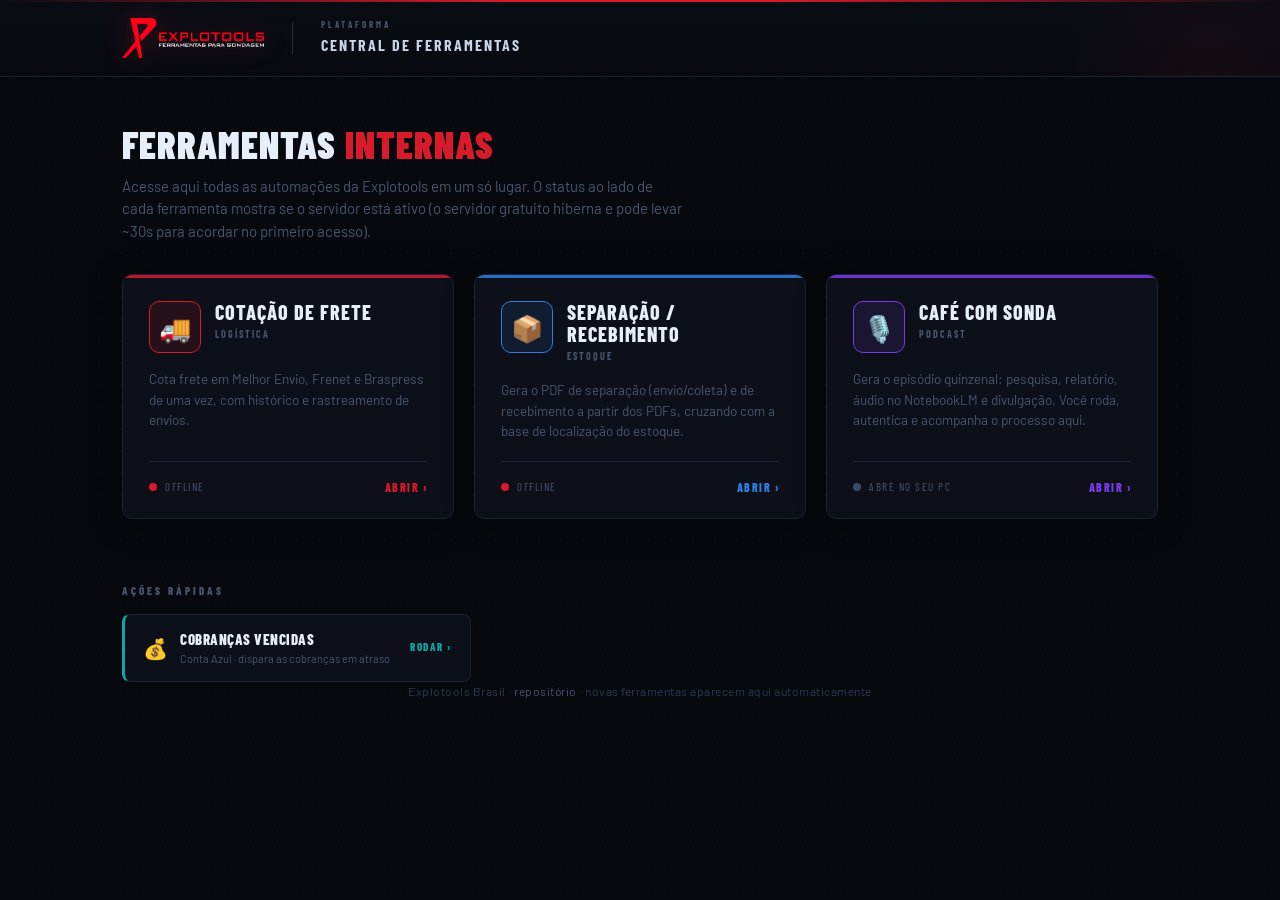
==== index.html @ 9916e329 "feat: acao rapida 'Cobrancas vencidas' no hub (botao, nao projeto) Adiciona secao "Acoes rapidas" co" ====
<!DOCTYPE html>
<html lang="pt-BR">
<head>
<meta charset="utf-8">
<meta name="viewport" content="width=device-width,initial-scale=1">
<title>Explotools — Ferramentas</title>
<link rel="preconnect" href="https://fonts.googleapis.com">
<link rel="preconnect" href="https://fonts.gstatic.com" crossorigin>
<link href="https://fonts.googleapis.com/css2?family=Barlow+Condensed:wght@400;600;700;800;900&family=Barlow:wght@400;500;600;700&display=swap" rel="stylesheet">
<style>
:root{
  --red:#d81b2a;--red-dark:#a81421;--red-dim:rgba(216,27,42,.1);
  --bg:#07090e;--surface:#0d1018;--surface2:#111520;--surface3:#161c28;
  --border:#1c2235;--border2:#242d42;
  --text:#c8d4e8;--text-bright:#e8eef8;--text-muted:#4a566e;--text-dim:#2e3a50;
  --green:#22c55e;--amber:#f5a623;
}
*,*::before,*::after{box-sizing:border-box;margin:0;padding:0}
html{scroll-behavior:smooth}
body{
  font-family:'Barlow','Segoe UI',system-ui,sans-serif;
  background:var(--bg);
  background-image:radial-gradient(rgba(100,130,200,.04) 1px,transparent 1px);
  background-size:22px 22px;
  color:var(--text);min-height:100vh;line-height:1.5;
}

/* ── HEADER ── */
.site-header{background:linear-gradient(180deg,#0a0c14 0%,#080a10 100%);border-bottom:1px solid var(--border);position:relative;overflow:hidden}
.site-header::before{content:'';position:absolute;top:0;left:0;right:0;height:2px;background:linear-gradient(90deg,transparent 0%,var(--red) 40%,var(--red) 60%,transparent 100%)}
.site-header::after{content:'';position:absolute;right:-80px;top:-80px;width:300px;height:300px;background:radial-gradient(circle,rgba(216,27,42,.06) 0%,transparent 70%);pointer-events:none}
.header-inner{max-width:1100px;margin:0 auto;padding:0 32px;height:76px;display:flex;align-items:center}
.header-brand{display:flex;align-items:center;gap:16px;flex-shrink:0}
.header-mark{display:flex;align-items:center;filter:drop-shadow(0 0 12px rgba(216,27,42,.4))}
.header-logo{height:40px;width:auto;display:block;filter:drop-shadow(0 0 12px rgba(216,27,42,.35))}
.header-name{font-family:'Barlow Condensed',sans-serif;font-weight:900;font-size:28px;letter-spacing:4px;color:var(--red);text-transform:uppercase;line-height:1;text-shadow:0 0 20px rgba(216,27,42,.4)}
.header-sub{font-family:'Barlow Condensed',sans-serif;font-weight:600;font-size:9px;letter-spacing:3.5px;color:var(--text-dim);text-transform:uppercase;margin-top:5px}
.header-sep{width:1px;height:32px;background:var(--border2);margin:0 28px;flex-shrink:0}
.header-module-label{font-family:'Barlow Condensed',sans-serif;font-size:9px;letter-spacing:3px;color:var(--text-muted);text-transform:uppercase;font-weight:700;line-height:1;margin-bottom:4px}
.header-module-name{font-family:'Barlow Condensed',sans-serif;font-size:16px;font-weight:700;letter-spacing:2px;color:var(--text);text-transform:uppercase}

/* ── HERO ── */
.hero{max-width:1100px;margin:48px auto 8px;padding:0 32px}
.hero h1{font-family:'Barlow Condensed',sans-serif;font-size:38px;font-weight:900;letter-spacing:1px;color:var(--text-bright);text-transform:uppercase;line-height:1.05}
.hero h1 span{color:var(--red)}
.hero p{font-size:15px;color:var(--text-muted);margin-top:10px;max-width:560px}

/* ── GRID ── */
.container{max-width:1100px;margin:32px auto 64px;padding:0 32px}
.grid{display:grid;grid-template-columns:repeat(auto-fill,minmax(300px,1fr));gap:20px}
.tool-card{
  position:relative;display:flex;flex-direction:column;
  background:var(--surface);border:1px solid var(--border);border-radius:10px;
  padding:26px 26px 22px;text-decoration:none;color:inherit;overflow:hidden;
  box-shadow:0 4px 30px rgba(0,0,0,.4);
  transition:transform .15s,border-color .2s,box-shadow .2s;
  animation:fadeUp .4s ease both;
}
.tool-card:nth-child(2){animation-delay:.06s}
.tool-card:nth-child(3){animation-delay:.12s}
.tool-card:nth-child(4){animation-delay:.18s}
@keyframes fadeUp{from{opacity:0;transform:translateY(14px)}to{opacity:1;transform:translateY(0)}}
.tool-card::before{content:'';position:absolute;top:0;left:0;width:100%;height:3px;background:var(--accent,var(--red));opacity:.85}
.tool-card:hover{transform:translateY(-4px);border-color:var(--accent,var(--red));box-shadow:0 10px 40px rgba(0,0,0,.55)}
.tool-top{display:flex;align-items:flex-start;gap:14px;margin-bottom:16px}
.tool-icon{
  width:52px;height:52px;flex-shrink:0;border-radius:10px;
  display:flex;align-items:center;justify-content:center;font-size:26px;
  background:var(--accent-dim,rgba(216,27,42,.12));border:1px solid var(--accent,var(--red));
}
.tool-name{font-family:'Barlow Condensed',sans-serif;font-size:20px;font-weight:800;letter-spacing:1px;color:var(--text-bright);text-transform:uppercase;line-height:1.1}
.tool-tag{font-family:'Barlow Condensed',sans-serif;font-size:10px;font-weight:700;letter-spacing:2px;color:var(--text-muted);text-transform:uppercase;margin-top:4px}
.tool-desc{font-size:13.5px;color:var(--text-muted);flex:1;min-height:40px}
.tool-foot{display:flex;align-items:center;justify-content:space-between;margin-top:20px;padding-top:16px;border-top:1px solid var(--border)}
.status{display:flex;align-items:center;gap:8px;font-family:'Barlow Condensed',sans-serif;font-size:11px;letter-spacing:1.5px;text-transform:uppercase;color:var(--text-muted)}
.dot{width:8px;height:8px;border-radius:50%;background:#2a3040;flex-shrink:0;transition:background .3s,box-shadow .3s}
.dot.on{background:var(--green);box-shadow:0 0 8px var(--green)}
.dot.wait{background:var(--amber);box-shadow:0 0 8px var(--amber);animation:pulse 1.2s ease-out infinite}
.dot.off{background:var(--red)}
.dot.static{background:#3a4a6a}
@keyframes pulse{0%,100%{transform:scale(1);opacity:1}50%{transform:scale(1.5);opacity:.5}}
.open-arrow{font-family:'Barlow Condensed',sans-serif;font-size:12px;font-weight:800;letter-spacing:1.5px;color:var(--accent,var(--red));text-transform:uppercase}
.tool-card:hover .open-arrow{text-shadow:0 0 12px var(--accent,var(--red))}

/* ── FOOTER ── */
.acoes-sec{max-width:1100px;margin:8px auto 0;padding:0 32px}
.acoes-titulo{font-family:'Barlow Condensed',sans-serif;font-size:11px;font-weight:800;letter-spacing:3px;text-transform:uppercase;color:var(--text-muted);margin:24px 0 14px}
.acoes{display:flex;flex-wrap:wrap;gap:12px}
.acao{display:flex;align-items:center;gap:12px;text-decoration:none;color:inherit;background:var(--surface);border:1px solid var(--border);border-left:3px solid var(--accent,var(--red));border-radius:8px;padding:13px 18px;transition:transform .12s,border-color .2s,box-shadow .2s}
.acao:hover{transform:translateY(-2px);border-color:var(--accent,var(--red));box-shadow:0 6px 24px rgba(0,0,0,.4)}
.acao-ic{font-size:20px;line-height:1}
.acao-tx{display:flex;flex-direction:column}
.acao-nome{font-family:'Barlow Condensed',sans-serif;font-size:15px;font-weight:800;letter-spacing:.5px;text-transform:uppercase;color:var(--text-bright)}
.acao-sub{font-size:11px;color:var(--text-muted);margin-top:1px}
.acao-run{margin-left:8px;font-family:'Barlow Condensed',sans-serif;font-size:11px;font-weight:800;letter-spacing:1.5px;text-transform:uppercase;color:var(--accent,var(--red))}
.foot{max-width:1100px;margin:0 auto 48px;padding:0 32px;text-align:center;color:var(--text-dim);font-size:12px;letter-spacing:.5px}
.foot a{color:var(--text-muted);text-decoration:none}
.foot a:hover{color:var(--red)}

@media(max-width:600px){
  .header-inner{height:auto;padding:16px 20px;flex-wrap:wrap;gap:10px}
  .header-sep{display:none}
  .hero{margin-top:32px}.hero h1{font-size:30px}
  .container{padding:0 16px}
}
</style>
</head>
<body>

<header class="site-header">
  <div class="header-inner">
    <div class="header-brand">
      <img src="assets/explotools-logo.png" alt="Explotools" class="header-logo">
    </div>
    <div class="header-sep"></div>
    <div>
      <div class="header-module-label">Plataforma</div>
      <div class="header-module-name">Central de Ferramentas</div>
    </div>
  </div>
</header>

<div class="hero">
  <h1>Ferramentas <span>internas</span></h1>
  <p>Acesse aqui todas as automações da Explotools em um só lugar. O status ao lado de cada ferramenta mostra se o servidor está ativo (o servidor gratuito hiberna e pode levar ~30s para acordar no primeiro acesso).</p>
</div>

<div class="container">
  <div class="grid" id="grid"></div>
</div>

<div class="acoes-sec">
  <div class="acoes-titulo">Ações rápidas</div>
  <div class="acoes" id="acoes"></div>
</div>

<div class="foot">
  Explotools Brasil · <a href="https://github.com/Ramon-Explotools/explotools-ferramentas" target="_blank" rel="noopener">repositório</a> · novas ferramentas aparecem aqui automaticamente
</div>

<script>
// ── Catálogo de ferramentas — adicione novos microsites aqui ───────────────
const FERRAMENTAS = [
  {
    id: 'fretes',
    nome: 'Cotação de Frete',
    tag: 'Logística',
    icon: '🚚',
    desc: 'Cota frete em Melhor Envio, Frenet e Braspress de uma vez, com histórico e rastreamento de envios.',
    url: 'ferramentas/fretes/cotacao.html',
    health: 'https://explotools-frete-api.onrender.com/health',
    cor: '#d81b2a', corDim: 'rgba(216,27,42,.12)'
  },
  {
    id: 'estoque',
    nome: 'Separação / Recebimento',
    tag: 'Estoque',
    icon: '📦',
    desc: 'Gera o PDF de separação (envio/coleta) e de recebimento a partir dos PDFs, cruzando com a base de localização do estoque.',
    url: 'ferramentas/estoque/index.html',
    health: 'https://explotools-coleta-api.onrender.com/api/health',
    cor: '#2f7fe0', corDim: 'rgba(47,127,224,.12)'
  },
  {
    id: 'podcast',
    nome: 'Café com Sonda',
    tag: 'Podcast',
    icon: '🎙️',
    desc: 'Gera o episódio quinzenal: pesquisa, relatório, áudio no NotebookLM e divulgação. Você roda, autentica e acompanha o processo aqui.',
    url: 'http://127.0.0.1:8765/',
    alvo: '_blank',
    health: null,
    statusLabel: 'Abre no seu PC',
    cor: '#7c3aed', corDim: 'rgba(124,58,237,.12)'
  }
];

// ── Ações rápidas (botões de execução, não são projetos) ───────────────────
const ACOES = [
  {
    nome: 'Cobranças vencidas',
    sub: 'Conta Azul · dispara as cobranças em atraso',
    icon: '💰',
    url: 'http://127.0.0.1:8765/cobrancas',
    cor: '#0ea5a5'
  }
];

// ── Render dos cards ────────────────────────────────────────────────────────
const grid = document.getElementById('grid');
FERRAMENTAS.forEach(function(f) {
  const a = document.createElement('a');
  a.className = 'tool-card';
  a.href = f.url;
  if (f.alvo) { a.target = f.alvo; a.rel = 'noopener'; }
  a.style.setProperty('--accent', f.cor);
  a.style.setProperty('--accent-dim', f.corDim);
  a.innerHTML =
    '<div class="tool-top">' +
      '<div class="tool-icon">' + f.icon + '</div>' +
      '<div><div class="tool-name">' + f.nome + '</div><div class="tool-tag">' + f.tag + '</div></div>' +
    '</div>' +
    '<div class="tool-desc">' + f.desc + '</div>' +
    '<div class="tool-foot">' +
      '<div class="status"><span class="dot ' + (f.health ? 'wait' : 'static') + '" id="dot-' + f.id + '"></span>' +
        '<span id="st-' + f.id + '">' + (f.health ? 'Verificando...' : (f.statusLabel || 'Site estático')) + '</span></div>' +
      '<span class="open-arrow">Abrir &rsaquo;</span>' +
    '</div>';
  grid.appendChild(a);
});

// ── Render das ações rápidas ────────────────────────────────────────────────
const acoes = document.getElementById('acoes');
ACOES.forEach(function(ac) {
  const a = document.createElement('a');
  a.className = 'acao';
  a.href = ac.url;
  a.target = '_blank';
  a.rel = 'noopener';
  a.style.setProperty('--accent', ac.cor);
  a.innerHTML =
    '<span class="acao-ic">' + ac.icon + '</span>' +
    '<span class="acao-tx"><span class="acao-nome">' + ac.nome + '</span>' +
    '<span class="acao-sub">' + ac.sub + '</span></span>' +
    '<span class="acao-run">Rodar &rsaquo;</span>';
  acoes.appendChild(a);
});

// ── Verificação de status (acorda o Render) ─────────────────────────────────
function checarStatus(f) {
  if (!f.health) return;
  const dot = document.getElementById('dot-' + f.id);
  const st  = document.getElementById('st-' + f.id);
  const ctrl = new AbortController();
  const tid = setTimeout(function(){ ctrl.abort(); }, 55000);
  fetch(f.health, { signal: ctrl.signal })
    .then(function(r){
      clearTimeout(tid);
      if (r.ok) { dot.className = 'dot on'; st.textContent = 'Online'; }
      else { dot.className = 'dot off'; st.textContent = 'Instável'; }
    })
    .catch(function(){
      clearTimeout(tid);
      dot.className = 'dot off'; st.textContent = 'Offline';
    });
}
FERRAMENTAS.forEach(checarStatus);
</script>

</body>
</html>
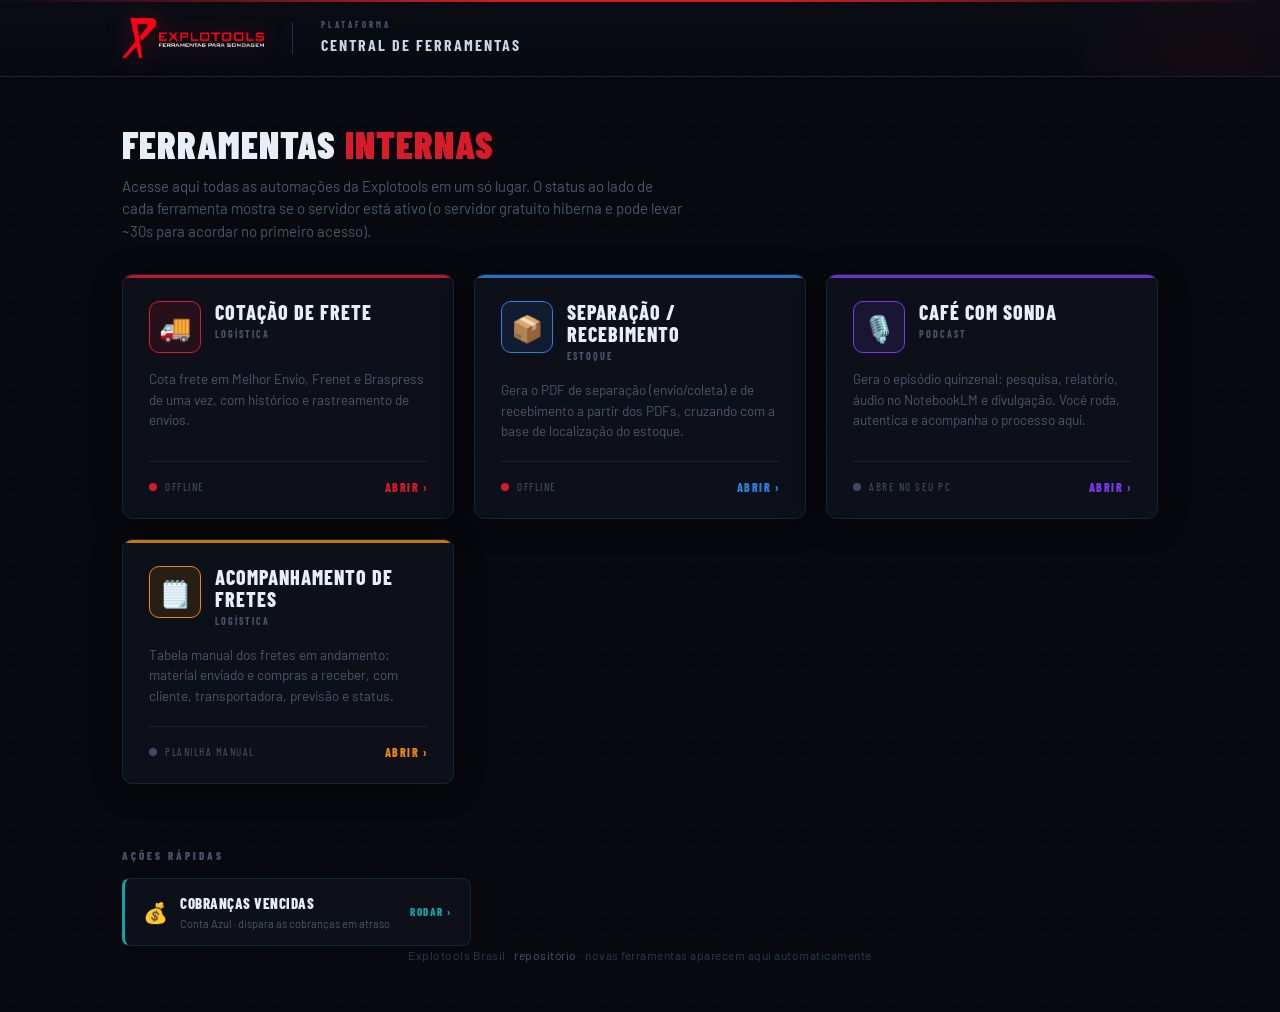
==== commit 4a2ca10f: "feat: pagina 'Acompanhamento de Fretes' (planilha manual) + card no hub Tabela manual com dois bloco" ====
--- a/index.html
+++ b/index.html
@@ -172,6 +172,17 @@
     health: null,
     statusLabel: 'Abre no seu PC',
     cor: '#7c3aed', corDim: 'rgba(124,58,237,.12)'
+  },
+  {
+    id: 'acomp-fretes',
+    nome: 'Acompanhamento de Fretes',
+    tag: 'Logística',
+    icon: '🗒️',
+    desc: 'Tabela manual dos fretes em andamento: material enviado e compras a receber, com cliente, transportadora, previsão e status.',
+    url: 'ferramentas/acompanhamento-fretes/index.html',
+    health: null,
+    statusLabel: 'Planilha manual',
+    cor: '#e8870c', corDim: 'rgba(232,135,12,.12)'
   }
 ];
 
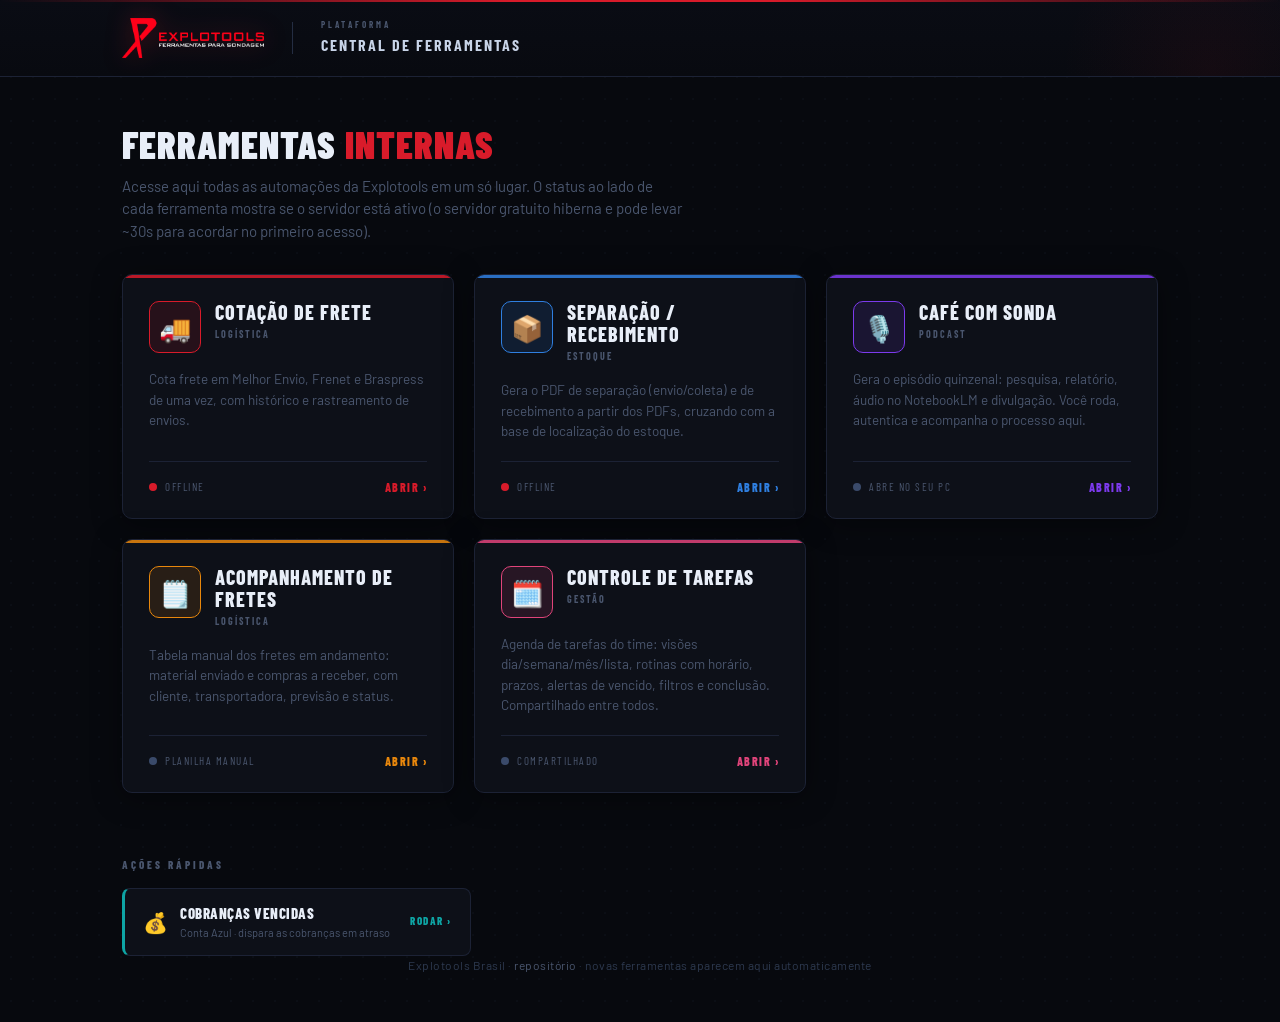
==== commit 635125ea: "feat: nova ferramenta Controle de Tarefas (agenda do time) Pagina ferramentas/tarefas com visoes dia" ====
--- a/index.html
+++ b/index.html
@@ -183,6 +183,17 @@
     health: null,
     statusLabel: 'Planilha manual',
     cor: '#e8870c', corDim: 'rgba(232,135,12,.12)'
+  },
+  {
+    id: 'tarefas',
+    nome: 'Controle de Tarefas',
+    tag: 'Gestão',
+    icon: '🗓️',
+    desc: 'Agenda de tarefas do time: visões dia/semana/mês/lista, rotinas com horário, prazos, alertas de vencido, filtros e conclusão. Compartilhado entre todos.',
+    url: 'ferramentas/tarefas/index.html',
+    health: null,
+    statusLabel: 'Compartilhado',
+    cor: '#e0447a', corDim: 'rgba(224,68,122,.12)'
   }
 ];
 
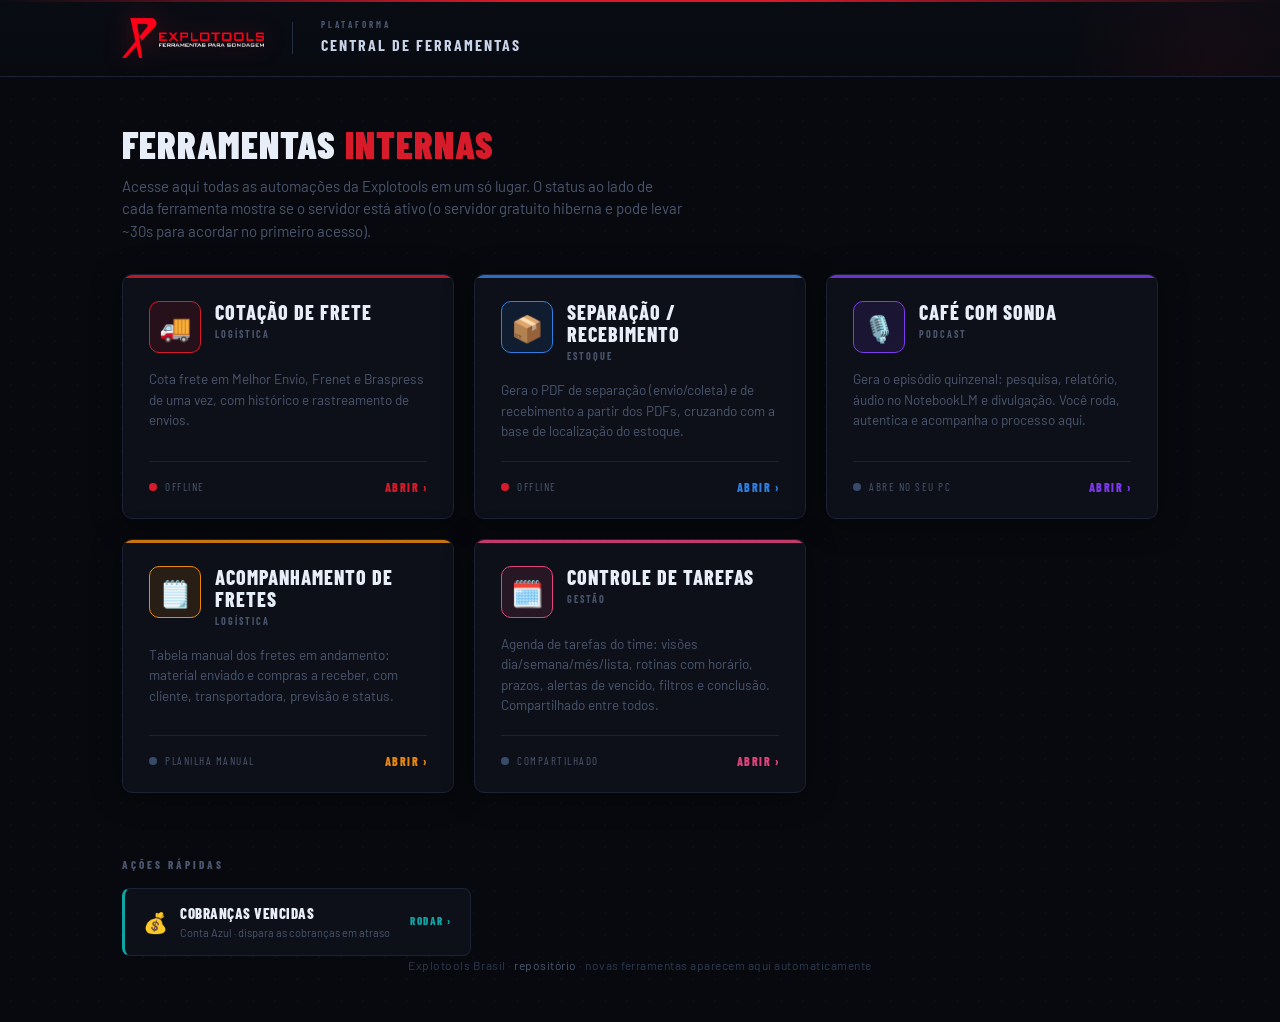
==== commit 4ea4d20f: "refactor: hub vira agregador puro — remove todo codigo copiado Cada ferramenta agora e publicada por" ====
--- a/index.html
+++ b/index.html
@@ -147,7 +147,7 @@
     tag: 'Logística',
     icon: '🚚',
     desc: 'Cota frete em Melhor Envio, Frenet e Braspress de uma vez, com histórico e rastreamento de envios.',
-    url: 'ferramentas/fretes/cotacao.html',
+    url: 'https://ramon-explotools.github.io/explotools-frete-frontend/cotacao.html',
     health: 'https://explotools-frete-api.onrender.com/health',
     cor: '#d81b2a', corDim: 'rgba(216,27,42,.12)'
   },
@@ -157,7 +157,7 @@
     tag: 'Estoque',
     icon: '📦',
     desc: 'Gera o PDF de separação (envio/coleta) e de recebimento a partir dos PDFs, cruzando com a base de localização do estoque.',
-    url: 'ferramentas/estoque/index.html',
+    url: 'https://ramon-explotools.github.io/explotools-coleta-frontend/index.html',
     health: 'https://explotools-coleta-api.onrender.com/api/health',
     cor: '#2f7fe0', corDim: 'rgba(47,127,224,.12)'
   },
@@ -168,7 +168,6 @@
     icon: '🎙️',
     desc: 'Gera o episódio quinzenal: pesquisa, relatório, áudio no NotebookLM e divulgação. Você roda, autentica e acompanha o processo aqui.',
     url: 'http://127.0.0.1:8765/',
-    alvo: '_blank',
     health: null,
     statusLabel: 'Abre no seu PC',
     cor: '#7c3aed', corDim: 'rgba(124,58,237,.12)'
@@ -179,7 +178,7 @@
     tag: 'Logística',
     icon: '🗒️',
     desc: 'Tabela manual dos fretes em andamento: material enviado e compras a receber, com cliente, transportadora, previsão e status.',
-    url: 'ferramentas/acompanhamento-fretes/index.html',
+    url: 'https://ramon-explotools.github.io/explotools-acompanhamento-fretes/index.html',
     health: null,
     statusLabel: 'Planilha manual',
     cor: '#e8870c', corDim: 'rgba(232,135,12,.12)'
@@ -190,7 +189,7 @@
     tag: 'Gestão',
     icon: '🗓️',
     desc: 'Agenda de tarefas do time: visões dia/semana/mês/lista, rotinas com horário, prazos, alertas de vencido, filtros e conclusão. Compartilhado entre todos.',
-    url: 'ferramentas/tarefas/index.html',
+    url: 'https://ramon-explotools.github.io/explotools-tarefas/index.html',
     health: null,
     statusLabel: 'Compartilhado',
     cor: '#e0447a', corDim: 'rgba(224,68,122,.12)'
@@ -214,7 +213,10 @@
   const a = document.createElement('a');
   a.className = 'tool-card';
   a.href = f.url;
-  if (f.alvo) { a.target = f.alvo; a.rel = 'noopener'; }
+  // Todo card aponta para uma URL publicada por conta própria (nunca embutida
+  // no hub) — sempre abre em nova aba.
+  a.target = '_blank';
+  a.rel = 'noopener';
   a.style.setProperty('--accent', f.cor);
   a.style.setProperty('--accent-dim', f.corDim);
   a.innerHTML =
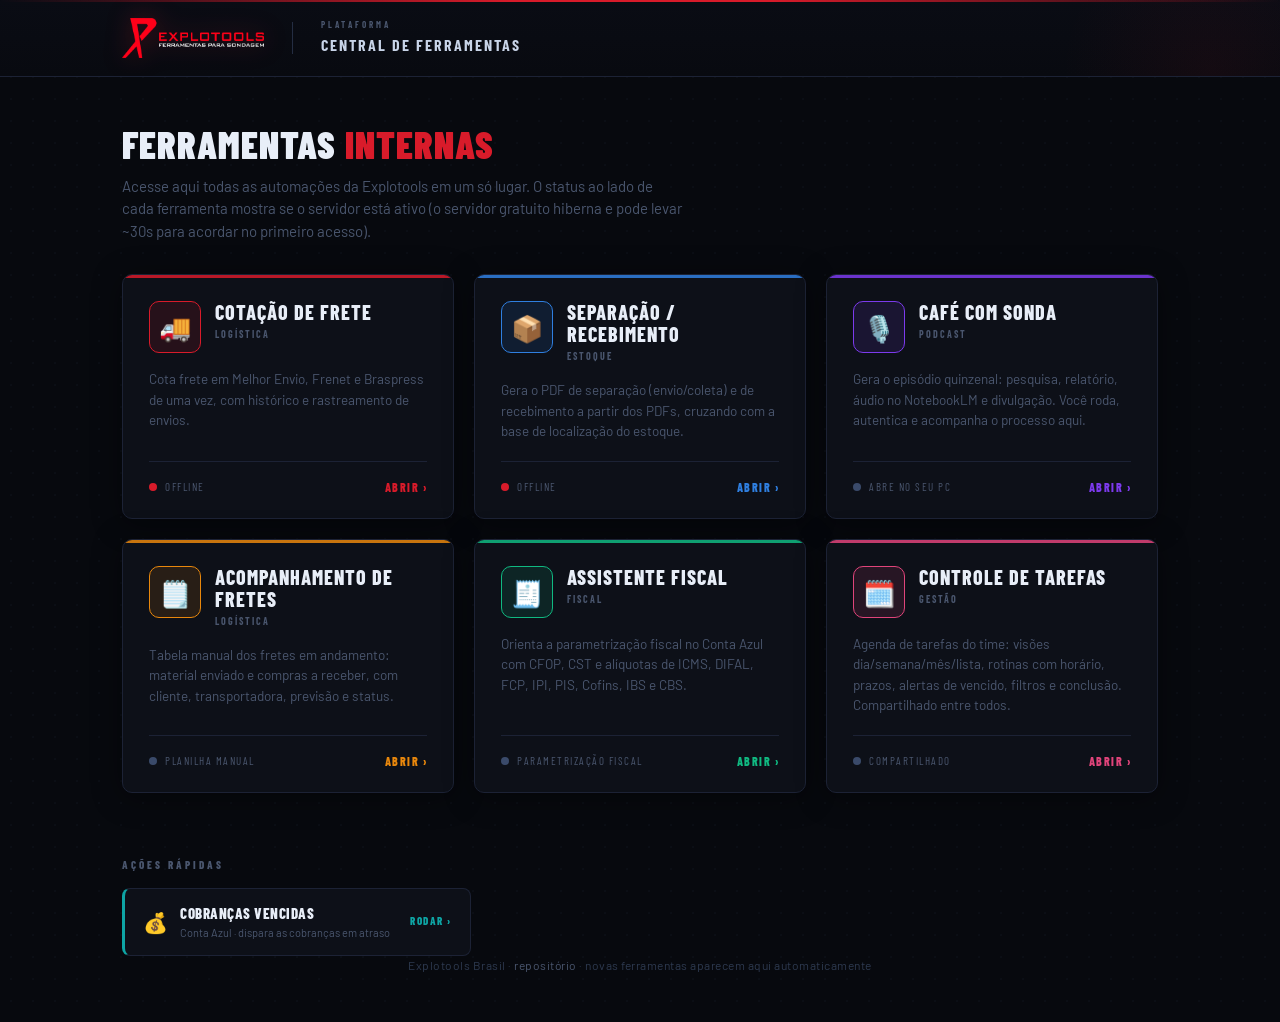
==== commit e675033d: "feat: adiciona Assistente Fiscal ao hub" ====
--- a/index.html
+++ b/index.html
@@ -182,6 +182,17 @@
     health: null,
     statusLabel: 'Planilha manual',
     cor: '#e8870c', corDim: 'rgba(232,135,12,.12)'
+  },
+  {
+    id: 'assistente-fiscal',
+    nome: 'Assistente Fiscal',
+    tag: 'Fiscal',
+    icon: '🧾',
+    desc: 'Orienta a parametrização fiscal no Conta Azul com CFOP, CST e alíquotas de ICMS, DIFAL, FCP, IPI, PIS, Cofins, IBS e CBS.',
+    url: 'https://explotools-assistente-fiscal.explotools.chatgpt.site',
+    health: null,
+    statusLabel: 'Parametrização fiscal',
+    cor: '#10b981', corDim: 'rgba(16,185,129,.12)'
   },
   {
     id: 'tarefas',
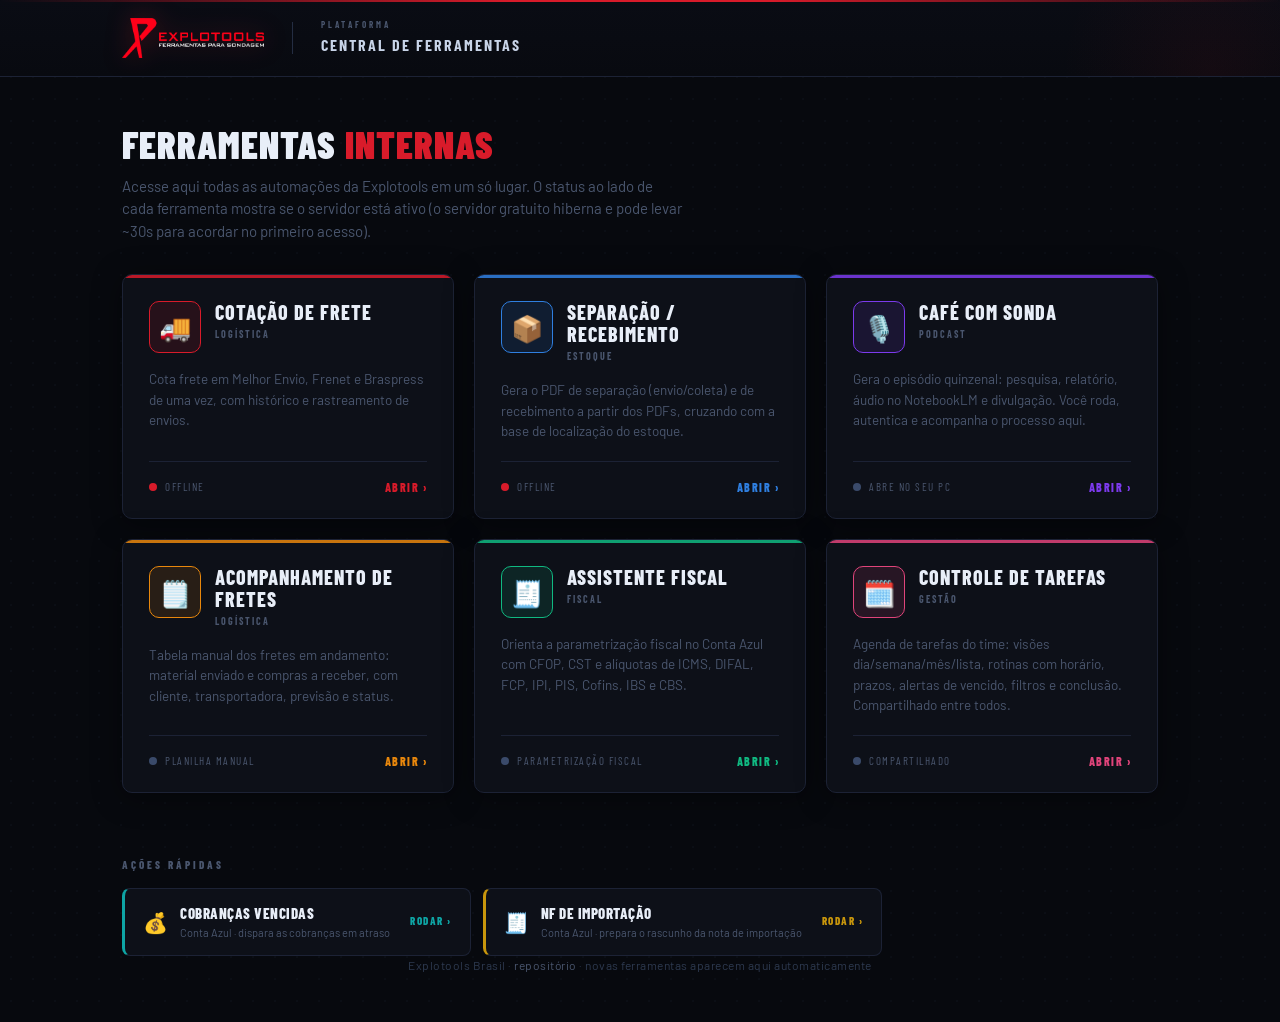
==== commit 49396457: "feat: acao rapida 'NF de Importacao' no hub (atalho para sistema local) Botao aponta para 127.0.0.1:" ====
--- a/index.html
+++ b/index.html
@@ -215,6 +215,14 @@
     icon: '💰',
     url: 'http://127.0.0.1:8765/cobrancas',
     cor: '#0ea5a5'
+  },
+  {
+    nome: 'NF de Importação',
+    sub: 'Conta Azul · prepara o rascunho da nota de importação',
+    icon: '🧾',
+    // Sistema local (Codex). O servico local liga ele se estiver desligado.
+    url: 'http://127.0.0.1:8765/abrir/nf-importacao',
+    cor: '#c8960c'
   }
 ];
 
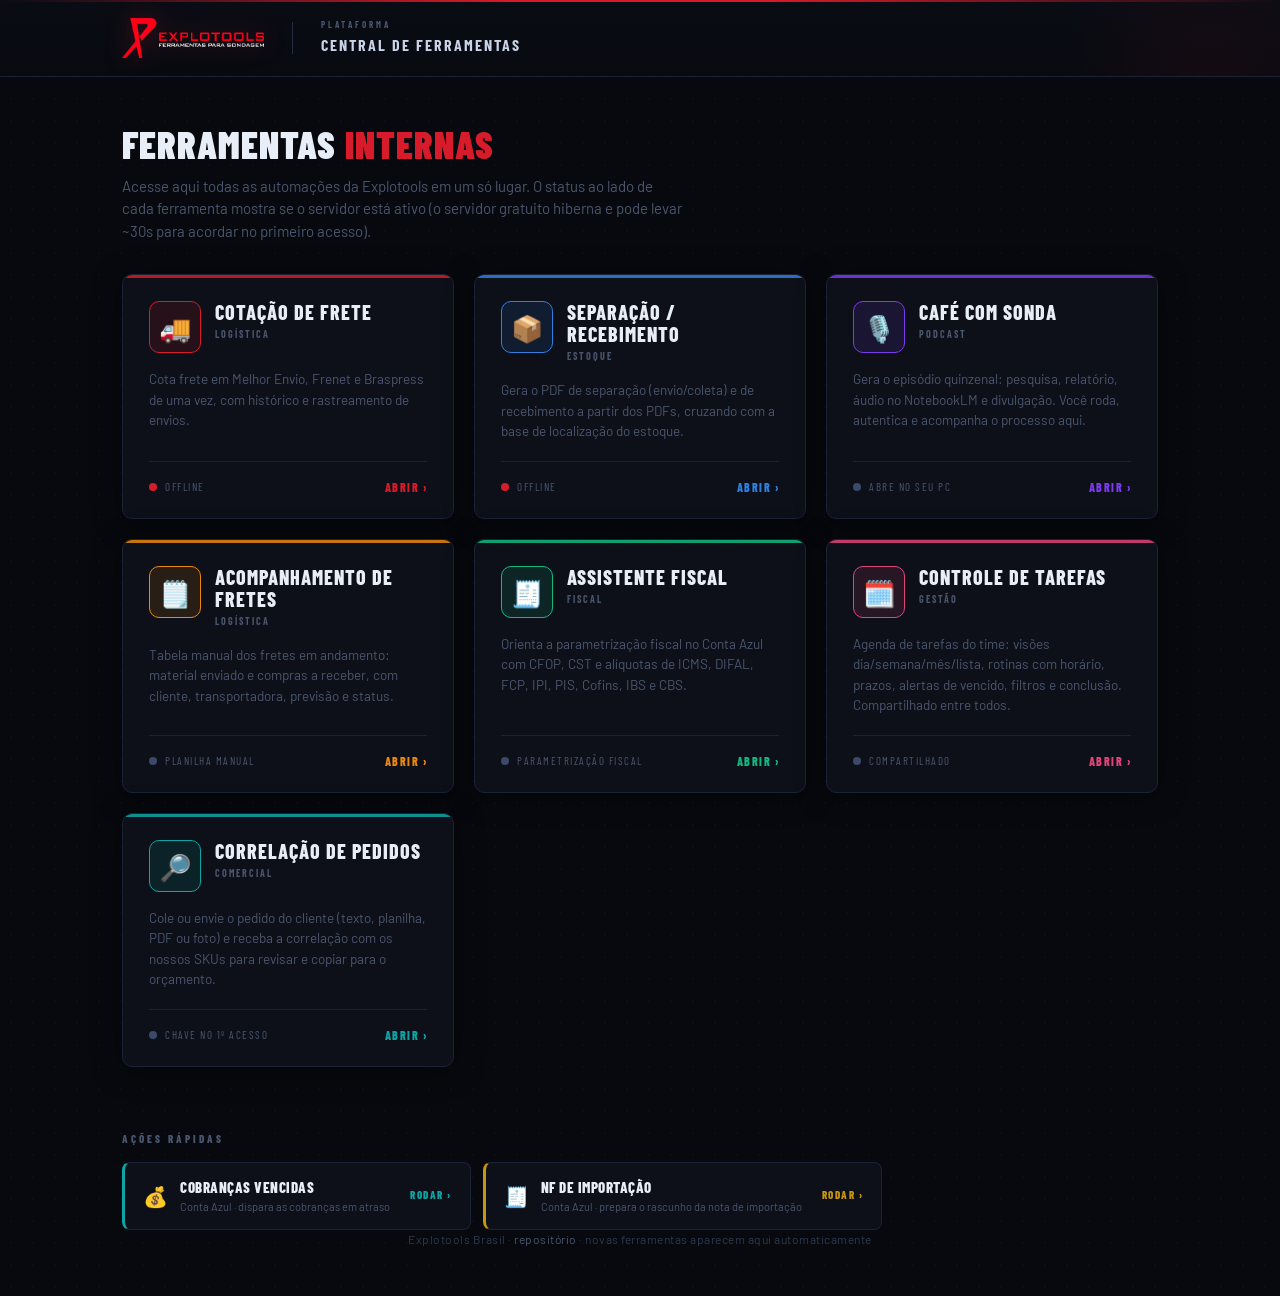
==== commit 95498a67: "feat: card da Correlação de Pedidos Co-Authored-By: Claude Opus 5.5 <noreply@anthropic.com>" ====
--- a/index.html
+++ b/index.html
@@ -204,6 +204,17 @@
     health: null,
     statusLabel: 'Compartilhado',
     cor: '#e0447a', corDim: 'rgba(224,68,122,.12)'
+  },
+  {
+    id: 'correlacao-pedidos',
+    nome: 'Correlação de Pedidos',
+    tag: 'Comercial',
+    icon: '🔎',
+    desc: 'Cole ou envie o pedido do cliente (texto, planilha, PDF ou foto) e receba a correlação com os nossos SKUs para revisar e copiar para o orçamento.',
+    url: 'https://explotools-correlacao-pedidos.ramoncuri.workers.dev/',
+    health: null,
+    statusLabel: 'Chave no 1º acesso',
+    cor: '#0ea5a4', corDim: 'rgba(14,165,164,.12)'
   }
 ];
 
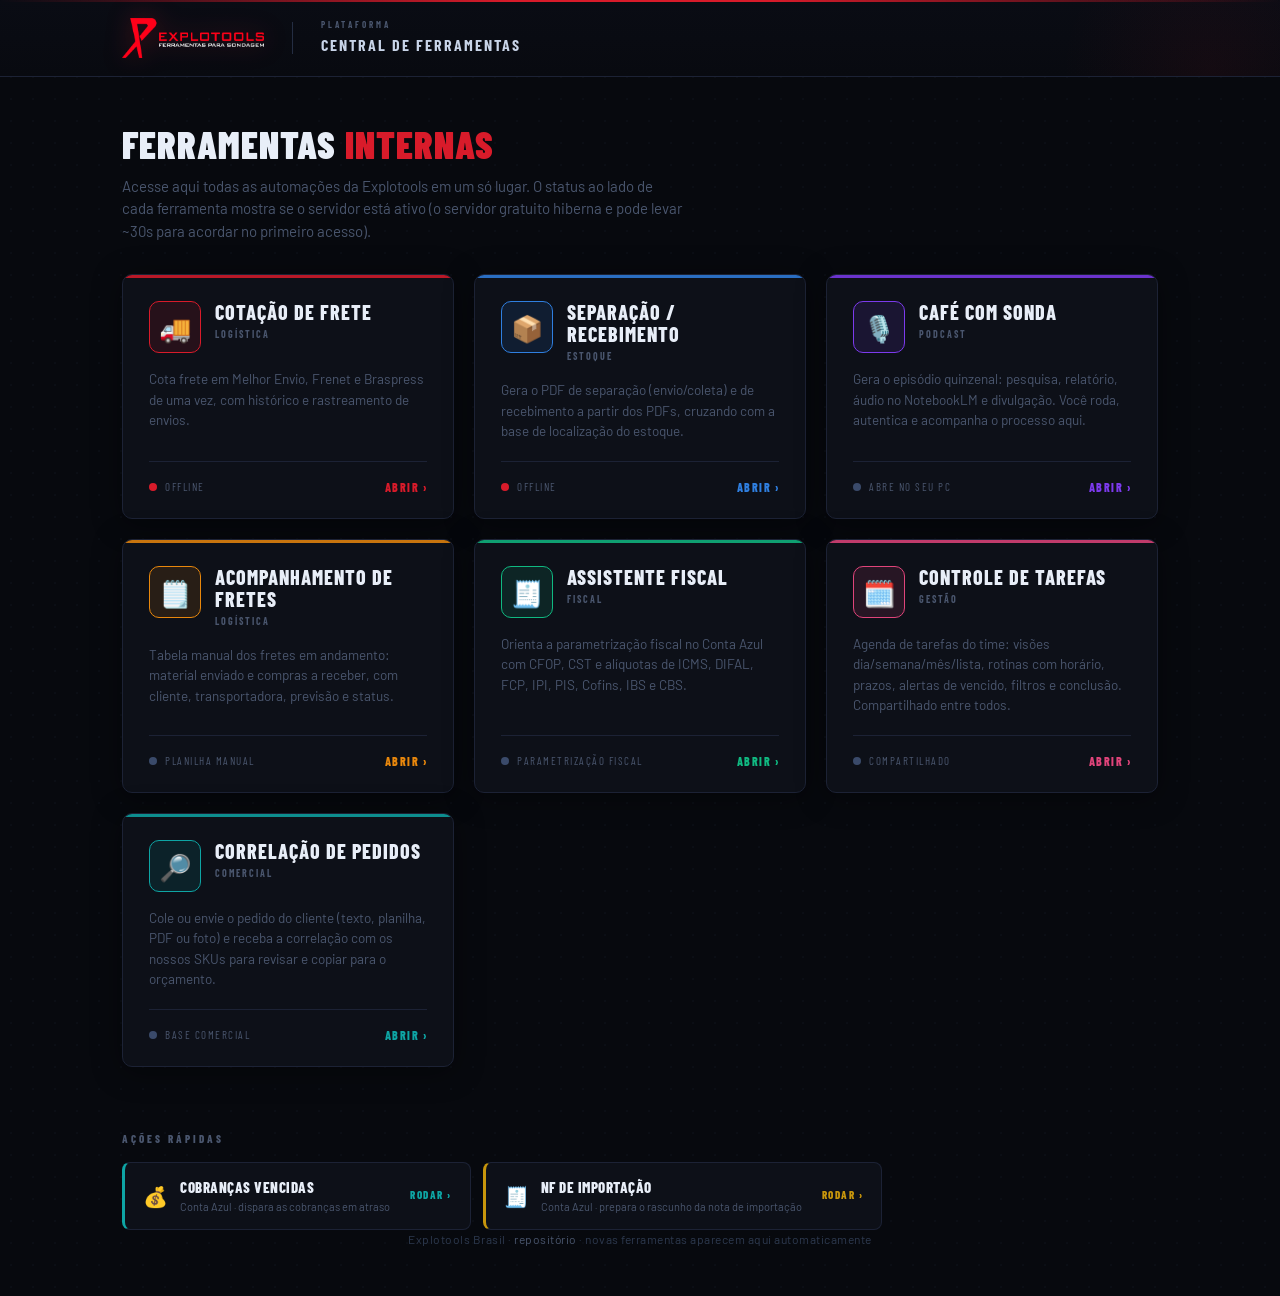
==== commit 794ed2f0: "chore: card da Correlação sem pedido de chave Co-Authored-By: Claude Opus 5.5 <noreply@anthropic.com" ====
--- a/index.html
+++ b/index.html
@@ -213,7 +213,7 @@
     desc: 'Cole ou envie o pedido do cliente (texto, planilha, PDF ou foto) e receba a correlação com os nossos SKUs para revisar e copiar para o orçamento.',
     url: 'https://explotools-correlacao-pedidos.ramoncuri.workers.dev/',
     health: null,
-    statusLabel: 'Chave no 1º acesso',
+    statusLabel: 'Base comercial',
     cor: '#0ea5a4', corDim: 'rgba(14,165,164,.12)'
   }
 ];
